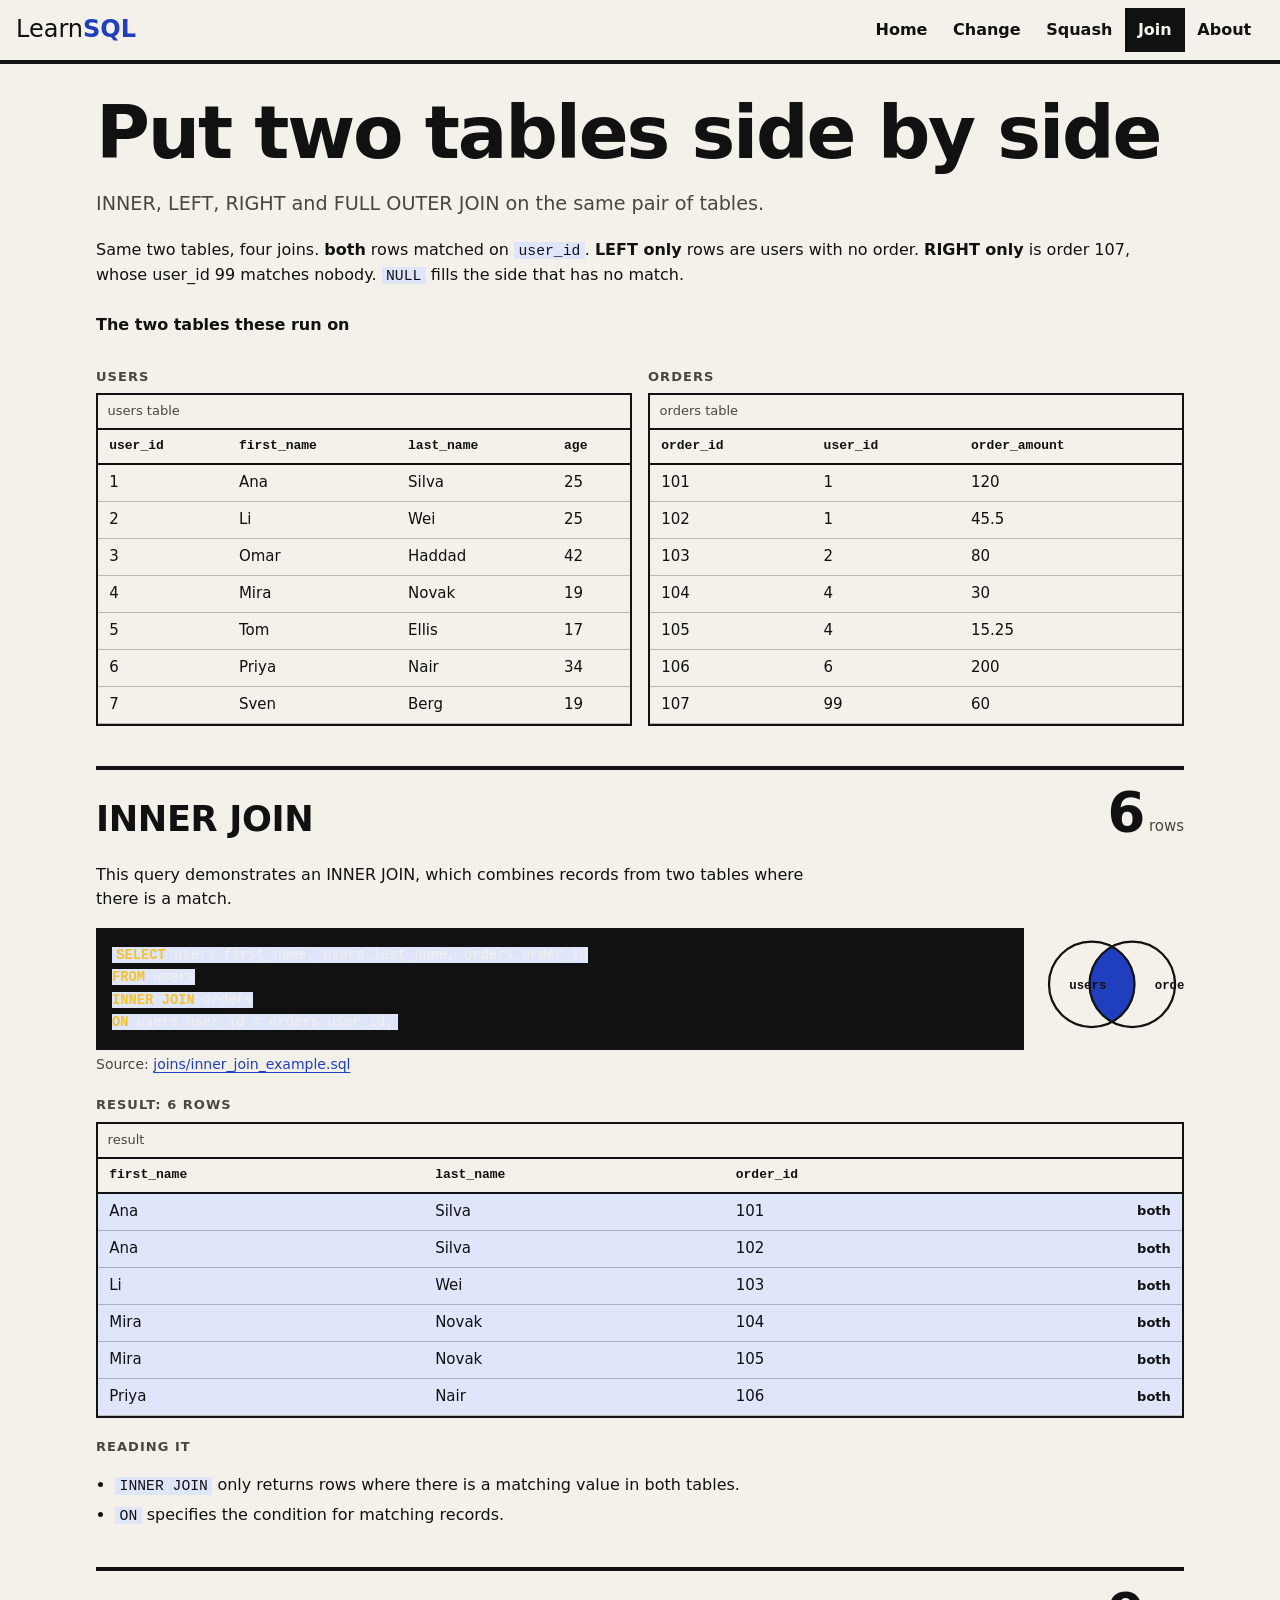
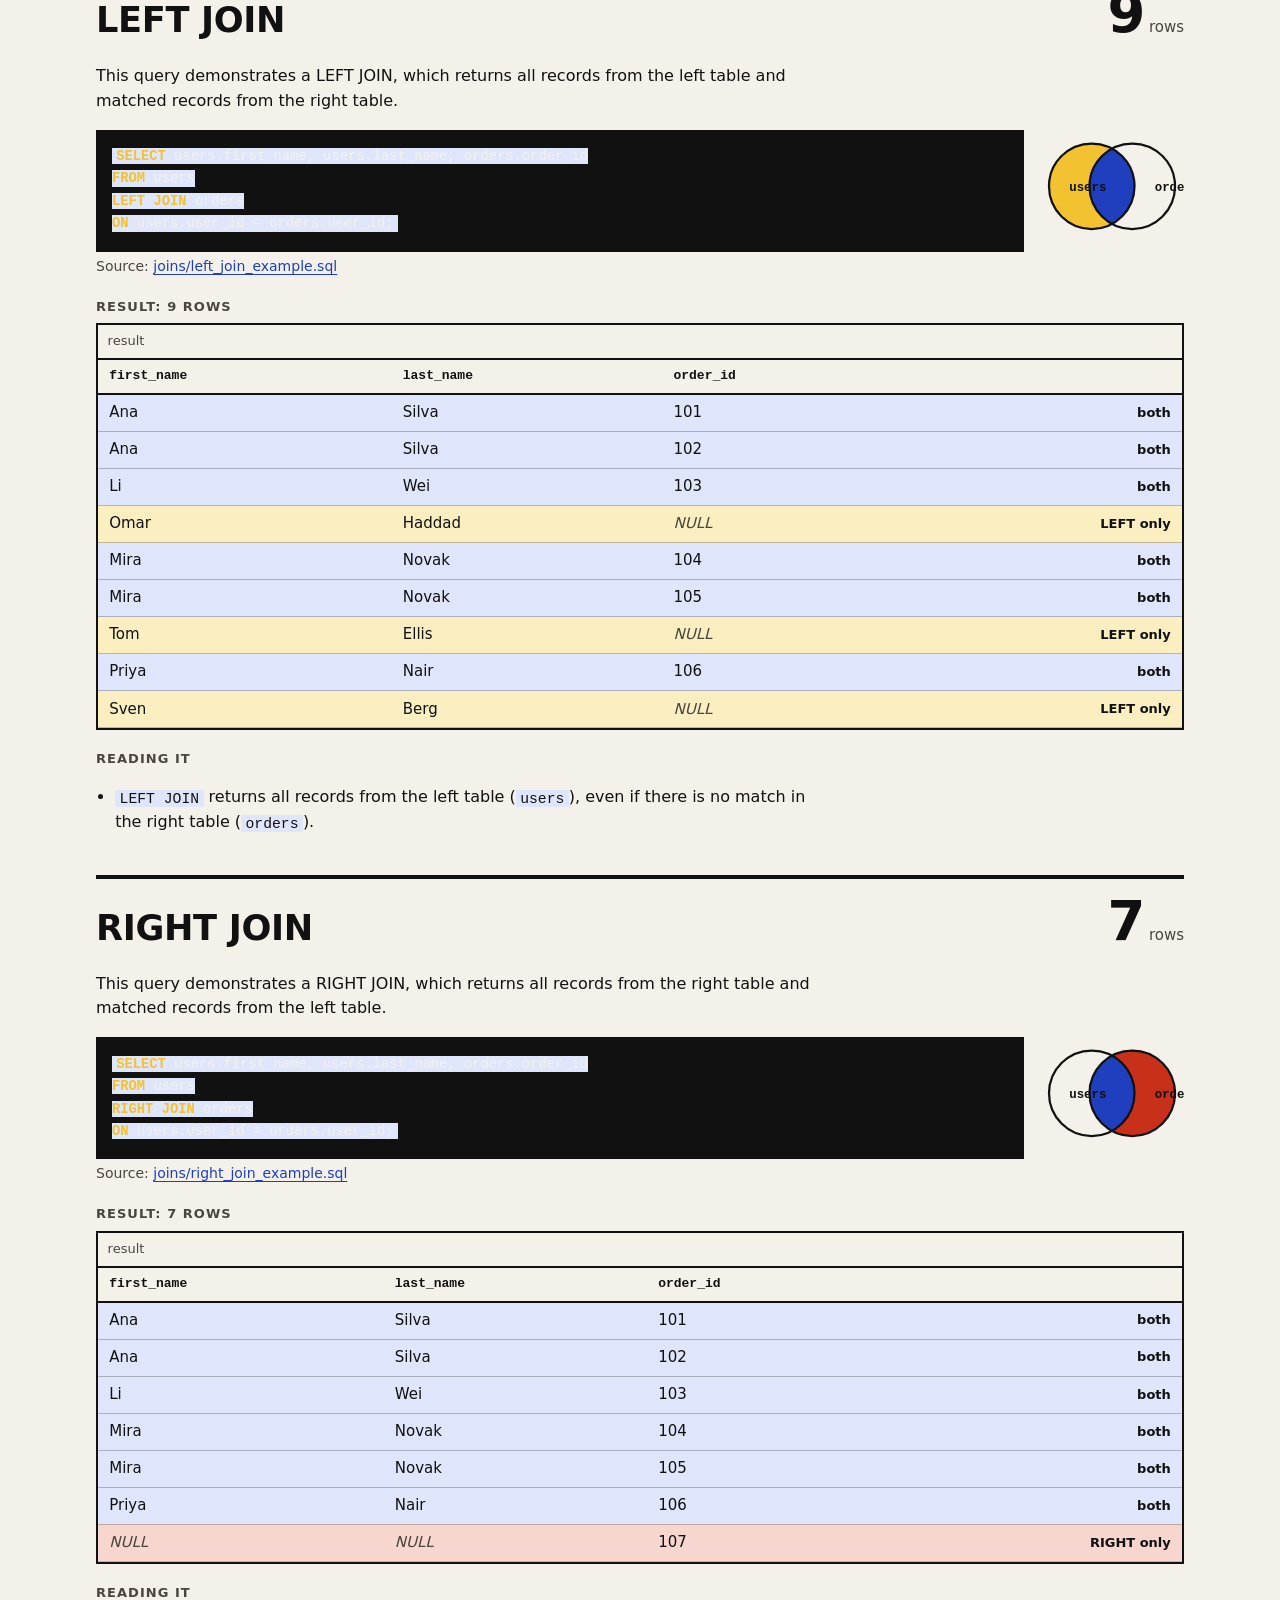
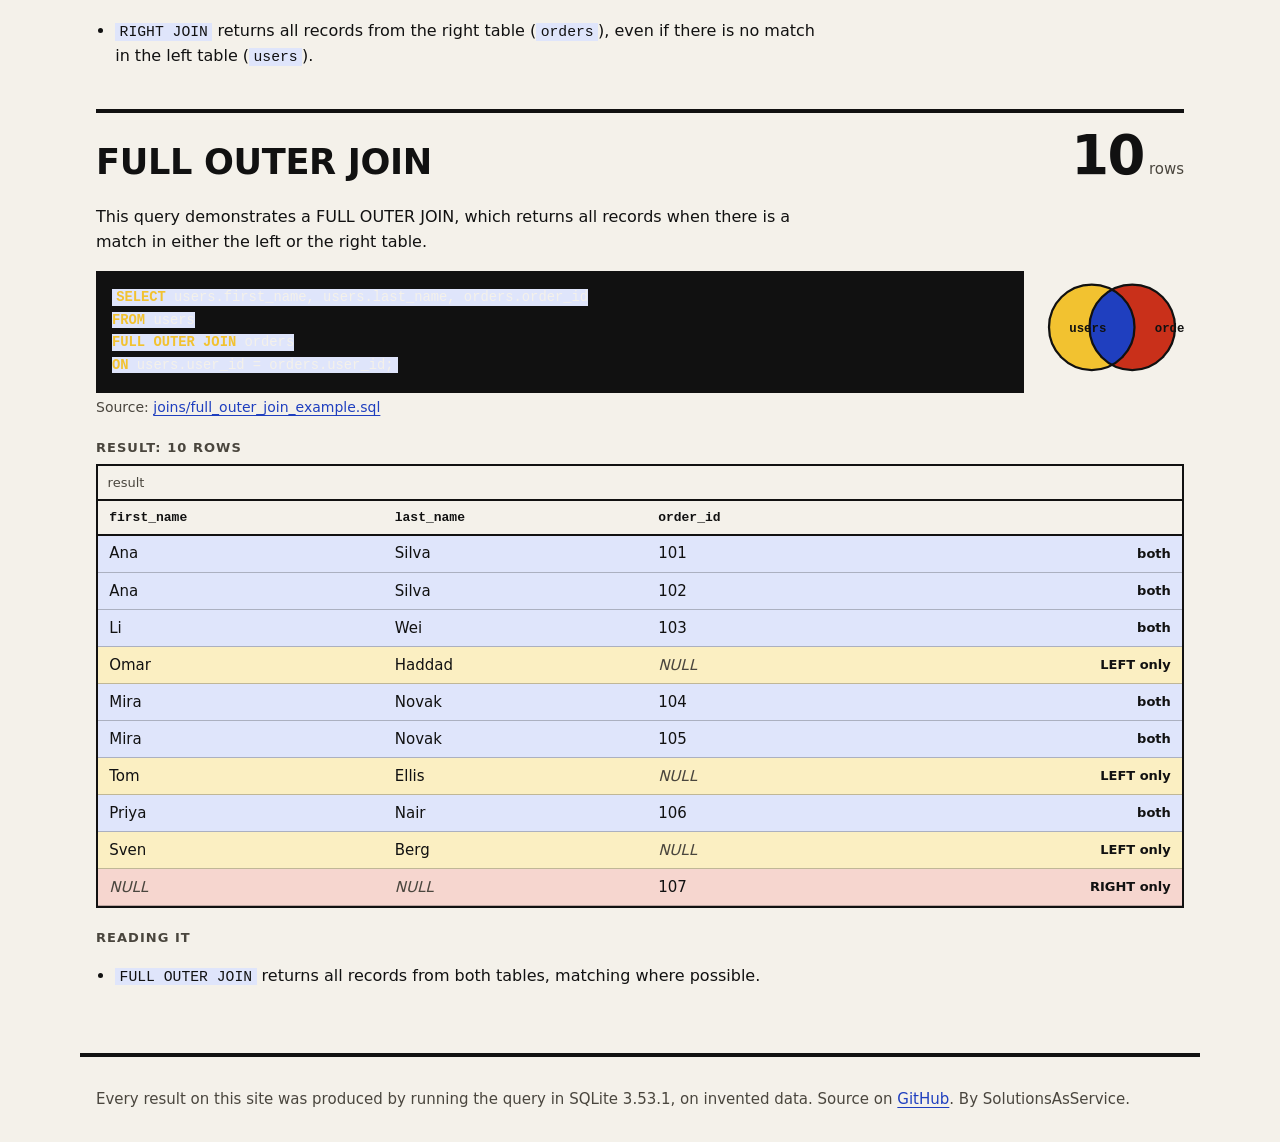
==== site/joins.html @ 7f8f5740 "Rebuild LearnSQL as a static site where every query is run A build executes the eleven .sql files in" ====
<!doctype html>
<html lang="en"><head><meta charset="utf-8"><meta name="viewport" content="width=device-width, initial-scale=1">
<title>Put two tables side by side: LearnSQL</title><meta name="description" content="INNER, LEFT, RIGHT and FULL OUTER JOIN on the same pair of tables. Every result is the real output of the query.">
<link rel="canonical" href="https://learnsql.shadw.app/joins"><link rel="icon" href="favicon.svg" type="image/svg+xml">
<meta property="og:title" content="Put two tables side by side: LearnSQL"><meta property="og:description" content="INNER, LEFT, RIGHT and FULL OUTER JOIN on the same pair of tables. Every result is the real output of the query.">
<meta property="og:type" content="website"><meta property="og:url" content="https://learnsql.shadw.app/joins">
<link rel="stylesheet" href="style.css"></head>
<body><a class="skip" href="#main">Skip to content</a>
<header class="top"><a class="brand" href="index.html">Learn<b>SQL</b></a><nav aria-label="Pages"><a href="index.html">Home</a><a href="basic.html">Change</a><a href="aggregates.html">Squash</a><a href="joins.html" aria-current=page>Join</a><a href="about.html">About</a></nav></header>
<main id="main"><h1>Put two tables side by side</h1><p class="lede">INNER, LEFT, RIGHT and FULL OUTER JOIN on the same pair of tables.</p><p>Same two tables, four joins. <b>both</b> rows matched on <code>user_id</code>. <b>LEFT only</b> rows are users with no order. <b>RIGHT only</b> is order 107, whose user_id 99 matches nobody. <code>NULL</code> fills the side that has no match.</p><details class="data" open><summary>The two tables these run on</summary><div class="ba2"><div><h3>users</h3><div class="tw" tabindex="0" role="region" aria-label="users table"><table class=""><caption>users table</caption><thead><tr><th scope="col">user_id</th><th scope="col">first_name</th><th scope="col">last_name</th><th scope="col">age</th></tr></thead><tbody><tr class=""><td>1</td><td>Ana</td><td>Silva</td><td>25</td></tr><tr class=""><td>2</td><td>Li</td><td>Wei</td><td>25</td></tr><tr class=""><td>3</td><td>Omar</td><td>Haddad</td><td>42</td></tr><tr class=""><td>4</td><td>Mira</td><td>Novak</td><td>19</td></tr><tr class=""><td>5</td><td>Tom</td><td>Ellis</td><td>17</td></tr><tr class=""><td>6</td><td>Priya</td><td>Nair</td><td>34</td></tr><tr class=""><td>7</td><td>Sven</td><td>Berg</td><td>19</td></tr></tbody></table></div></div><div><h3>orders</h3><div class="tw" tabindex="0" role="region" aria-label="orders table"><table class=""><caption>orders table</caption><thead><tr><th scope="col">order_id</th><th scope="col">user_id</th><th scope="col">order_amount</th></tr></thead><tbody><tr class=""><td>101</td><td>1</td><td>120</td></tr><tr class=""><td>102</td><td>1</td><td>45.5</td></tr><tr class=""><td>103</td><td>2</td><td>80</td></tr><tr class=""><td>104</td><td>4</td><td>30</td></tr><tr class=""><td>105</td><td>4</td><td>15.25</td></tr><tr class=""><td>106</td><td>6</td><td>200</td></tr><tr class=""><td>107</td><td>99</td><td>60</td></tr></tbody></table></div></div></div></details><section class="ex" id="inner_join_example"><header><h2>INNER JOIN</h2><p class="fig"><b>6</b> <span>rows</span></p></header><p class="intro">This query demonstrates an INNER JOIN, which combines records from two tables where there is a match.</p><svg class="venn" viewBox="0 0 128 100" role="img" aria-label="Venn diagram: only the overlap"><clipPath id="c-inner"><circle cx="82" cy="50" r="38"/></clipPath><circle cx="46" cy="50" r="38" clip-path="url(#c-inner)" class="fb"/><circle cx="46" cy="50" r="38" class="ol"/><circle cx="82" cy="50" r="38" class="ol"/><text x="26" y="54" class="vt">users</text><text x="102" y="54" class="vt">orders</text></svg><pre class="sql"><code><b>SELECT</b> users.first_name, users.last_name, orders.order_id
<b>FROM</b> users
<b>INNER JOIN</b> orders
<b>ON</b> users.user_id = orders.user_id;</code></pre><p class="src">Source: <a href="https://github.com/SolutionsAsService/LearnSQL/blob/main/joins/inner_join_example.sql">joins/inner_join_example.sql</a></p><h3>Result: 6 rows</h3><div class="tw" tabindex="0" role="region" aria-label="result"><table class="res"><caption>result</caption><thead><tr><th scope="col">first_name</th><th scope="col">last_name</th><th scope="col">order_id</th><th scope="col" class="tag"><span class="sr">row</span></th></tr></thead><tbody><tr class="matched"><td>Ana</td><td>Silva</td><td>101</td><td class="tag">both</td></tr><tr class="matched"><td>Ana</td><td>Silva</td><td>102</td><td class="tag">both</td></tr><tr class="matched"><td>Li</td><td>Wei</td><td>103</td><td class="tag">both</td></tr><tr class="matched"><td>Mira</td><td>Novak</td><td>104</td><td class="tag">both</td></tr><tr class="matched"><td>Mira</td><td>Novak</td><td>105</td><td class="tag">both</td></tr><tr class="matched"><td>Priya</td><td>Nair</td><td>106</td><td class="tag">both</td></tr></tbody></table></div><h3>Reading it</h3><ul class="notes"><li><code>INNER JOIN</code> only returns rows where there is a matching value in both tables.</li><li><code>ON</code> specifies the condition for matching records.</li></ul></section><section class="ex" id="left_join_example"><header><h2>LEFT JOIN</h2><p class="fig"><b>9</b> <span>rows</span></p></header><p class="intro">This query demonstrates a LEFT JOIN, which returns all records from the left table and matched records from the right table.</p><svg class="venn" viewBox="0 0 128 100" role="img" aria-label="Venn diagram: all of users"><clipPath id="c-left"><circle cx="82" cy="50" r="38"/></clipPath><circle cx="46" cy="50" r="38" class="fl"/><circle cx="46" cy="50" r="38" clip-path="url(#c-left)" class="fb"/><circle cx="46" cy="50" r="38" class="ol"/><circle cx="82" cy="50" r="38" class="ol"/><text x="26" y="54" class="vt">users</text><text x="102" y="54" class="vt">orders</text></svg><pre class="sql"><code><b>SELECT</b> users.first_name, users.last_name, orders.order_id
<b>FROM</b> users
<b>LEFT JOIN</b> orders
<b>ON</b> users.user_id = orders.user_id;</code></pre><p class="src">Source: <a href="https://github.com/SolutionsAsService/LearnSQL/blob/main/joins/left_join_example.sql">joins/left_join_example.sql</a></p><h3>Result: 9 rows</h3><div class="tw" tabindex="0" role="region" aria-label="result"><table class="res"><caption>result</caption><thead><tr><th scope="col">first_name</th><th scope="col">last_name</th><th scope="col">order_id</th><th scope="col" class="tag"><span class="sr">row</span></th></tr></thead><tbody><tr class="matched"><td>Ana</td><td>Silva</td><td>101</td><td class="tag">both</td></tr><tr class="matched"><td>Ana</td><td>Silva</td><td>102</td><td class="tag">both</td></tr><tr class="matched"><td>Li</td><td>Wei</td><td>103</td><td class="tag">both</td></tr><tr class="only-left"><td>Omar</td><td>Haddad</td><td class="null">NULL</td><td class="tag">LEFT only</td></tr><tr class="matched"><td>Mira</td><td>Novak</td><td>104</td><td class="tag">both</td></tr><tr class="matched"><td>Mira</td><td>Novak</td><td>105</td><td class="tag">both</td></tr><tr class="only-left"><td>Tom</td><td>Ellis</td><td class="null">NULL</td><td class="tag">LEFT only</td></tr><tr class="matched"><td>Priya</td><td>Nair</td><td>106</td><td class="tag">both</td></tr><tr class="only-left"><td>Sven</td><td>Berg</td><td class="null">NULL</td><td class="tag">LEFT only</td></tr></tbody></table></div><h3>Reading it</h3><ul class="notes"><li><code>LEFT JOIN</code> returns all records from the left table (<code>users</code>), even if there is no match in the right table (<code>orders</code>).</li></ul></section><section class="ex" id="right_join_example"><header><h2>RIGHT JOIN</h2><p class="fig"><b>7</b> <span>rows</span></p></header><p class="intro">This query demonstrates a RIGHT JOIN, which returns all records from the right table and matched records from the left table.</p><svg class="venn" viewBox="0 0 128 100" role="img" aria-label="Venn diagram: all of orders"><clipPath id="c-right"><circle cx="82" cy="50" r="38"/></clipPath><circle cx="82" cy="50" r="38" class="fr"/><circle cx="46" cy="50" r="38" clip-path="url(#c-right)" class="fb"/><circle cx="46" cy="50" r="38" class="ol"/><circle cx="82" cy="50" r="38" class="ol"/><text x="26" y="54" class="vt">users</text><text x="102" y="54" class="vt">orders</text></svg><pre class="sql"><code><b>SELECT</b> users.first_name, users.last_name, orders.order_id
<b>FROM</b> users
<b>RIGHT JOIN</b> orders
<b>ON</b> users.user_id = orders.user_id;</code></pre><p class="src">Source: <a href="https://github.com/SolutionsAsService/LearnSQL/blob/main/joins/right_join_example.sql">joins/right_join_example.sql</a></p><h3>Result: 7 rows</h3><div class="tw" tabindex="0" role="region" aria-label="result"><table class="res"><caption>result</caption><thead><tr><th scope="col">first_name</th><th scope="col">last_name</th><th scope="col">order_id</th><th scope="col" class="tag"><span class="sr">row</span></th></tr></thead><tbody><tr class="matched"><td>Ana</td><td>Silva</td><td>101</td><td class="tag">both</td></tr><tr class="matched"><td>Ana</td><td>Silva</td><td>102</td><td class="tag">both</td></tr><tr class="matched"><td>Li</td><td>Wei</td><td>103</td><td class="tag">both</td></tr><tr class="matched"><td>Mira</td><td>Novak</td><td>104</td><td class="tag">both</td></tr><tr class="matched"><td>Mira</td><td>Novak</td><td>105</td><td class="tag">both</td></tr><tr class="matched"><td>Priya</td><td>Nair</td><td>106</td><td class="tag">both</td></tr><tr class="only-right"><td class="null">NULL</td><td class="null">NULL</td><td>107</td><td class="tag">RIGHT only</td></tr></tbody></table></div><h3>Reading it</h3><ul class="notes"><li><code>RIGHT JOIN</code> returns all records from the right table (<code>orders</code>), even if there is no match in the left table (<code>users</code>).</li></ul></section><section class="ex" id="full_outer_join_example"><header><h2>FULL OUTER JOIN</h2><p class="fig"><b>10</b> <span>rows</span></p></header><p class="intro">This query demonstrates a FULL OUTER JOIN, which returns all records when there is a match in either the left or the right table.</p><svg class="venn" viewBox="0 0 128 100" role="img" aria-label="Venn diagram: everything"><clipPath id="c-full"><circle cx="82" cy="50" r="38"/></clipPath><circle cx="46" cy="50" r="38" class="fl"/><circle cx="82" cy="50" r="38" class="fr"/><circle cx="46" cy="50" r="38" clip-path="url(#c-full)" class="fb"/><circle cx="46" cy="50" r="38" class="ol"/><circle cx="82" cy="50" r="38" class="ol"/><text x="26" y="54" class="vt">users</text><text x="102" y="54" class="vt">orders</text></svg><pre class="sql"><code><b>SELECT</b> users.first_name, users.last_name, orders.order_id
<b>FROM</b> users
<b>FULL OUTER JOIN</b> orders
<b>ON</b> users.user_id = orders.user_id;</code></pre><p class="src">Source: <a href="https://github.com/SolutionsAsService/LearnSQL/blob/main/joins/full_outer_join_example.sql">joins/full_outer_join_example.sql</a></p><h3>Result: 10 rows</h3><div class="tw" tabindex="0" role="region" aria-label="result"><table class="res"><caption>result</caption><thead><tr><th scope="col">first_name</th><th scope="col">last_name</th><th scope="col">order_id</th><th scope="col" class="tag"><span class="sr">row</span></th></tr></thead><tbody><tr class="matched"><td>Ana</td><td>Silva</td><td>101</td><td class="tag">both</td></tr><tr class="matched"><td>Ana</td><td>Silva</td><td>102</td><td class="tag">both</td></tr><tr class="matched"><td>Li</td><td>Wei</td><td>103</td><td class="tag">both</td></tr><tr class="only-left"><td>Omar</td><td>Haddad</td><td class="null">NULL</td><td class="tag">LEFT only</td></tr><tr class="matched"><td>Mira</td><td>Novak</td><td>104</td><td class="tag">both</td></tr><tr class="matched"><td>Mira</td><td>Novak</td><td>105</td><td class="tag">both</td></tr><tr class="only-left"><td>Tom</td><td>Ellis</td><td class="null">NULL</td><td class="tag">LEFT only</td></tr><tr class="matched"><td>Priya</td><td>Nair</td><td>106</td><td class="tag">both</td></tr><tr class="only-left"><td>Sven</td><td>Berg</td><td class="null">NULL</td><td class="tag">LEFT only</td></tr><tr class="only-right"><td class="null">NULL</td><td class="null">NULL</td><td>107</td><td class="tag">RIGHT only</td></tr></tbody></table></div><h3>Reading it</h3><ul class="notes"><li><code>FULL OUTER JOIN</code> returns all records from both tables, matching where possible.</li></ul></section></main>
<footer><p>Every result on this site was produced by running the query in SQLite 3.53.1, on invented data. Source on <a href="https://github.com/SolutionsAsService/LearnSQL">GitHub</a>. By SolutionsAsService.</p></footer>
</body></html>
---- site/style.css ----
:root{--ink:#111;--paper:#f4f1ea;--muted:#4a463e;--rule:#111;--blue:#1f3fbf;--yellow:#f2c230;--red:#c9301a;--tint-b:#dfe5fb;--tint-y:#fbefc2;--tint-r:#f6d6cf;--tint-g:#e3f0dc}
@media (prefers-color-scheme:dark){:root{--ink:#f4f1ea;--paper:#15140f;--muted:#c9c4b8;--rule:#f4f1ea;--blue:#8da2ff;--yellow:#f2c230;--red:#ff8a73;--tint-b:#1d2547;--tint-y:#3a3114;--tint-r:#46201a;--tint-g:#1f3319}}
*{box-sizing:border-box}
html{font-size:100%;-webkit-text-size-adjust:100%}
body{margin:0;background:var(--paper);color:var(--ink);font:1rem/1.55 system-ui,-apple-system,"Segoe UI",Roboto,sans-serif}
a{color:var(--blue);text-underline-offset:.2em}
code,pre,.tile .nm,th{font-family:ui-monospace,"SF Mono",Menlo,Consolas,monospace}
code{background:var(--tint-b);padding:.05em .3em;font-size:.92em}
.skip{position:absolute;left:-999px}.skip:focus{left:8px;top:8px;background:var(--paper);padding:.5rem;z-index:9}
.sr{position:absolute;width:1px;height:1px;overflow:hidden;clip:rect(0 0 0 0)}
.top{display:flex;flex-wrap:wrap;align-items:center;justify-content:space-between;gap:.25rem 1rem;padding:.5rem 1rem;border-bottom:4px solid var(--rule)}
.brand{font-weight:400;font-size:1.5rem;color:var(--ink);text-decoration:none;min-height:44px;display:inline-flex;align-items:center}.brand b{color:var(--blue)}
nav{display:flex;flex-wrap:wrap}nav a{min-height:44px;min-width:44px;display:inline-flex;align-items:center;justify-content:center;padding:0 .8rem;color:var(--ink);text-decoration:none;font-weight:600}
nav a[aria-current]{background:var(--ink);color:var(--paper)}nav a:hover{text-decoration:underline}
main{max-width:70rem;margin:0 auto;padding:1.5rem 1rem 3rem}
h1{font-size:clamp(2.2rem,8vw,4.6rem);line-height:1;letter-spacing:-.03em;margin:.5rem 0 1rem}
h1 em{font-style:normal;background:var(--yellow);color:#111;padding:0 .12em}
h2{font-size:clamp(1.5rem,4vw,2.2rem);margin:0;letter-spacing:-.01em}
h3{font-size:.8125rem;text-transform:uppercase;letter-spacing:.08em;margin:1.2rem 0 .4rem;color:var(--muted)}
.lede{font-size:1.2rem;max-width:42rem;color:var(--muted)}
.poster{display:grid;grid-template-columns:repeat(auto-fill,minmax(10.5rem,1fr));gap:0;border:4px solid var(--rule);margin:1.5rem 0}
.tile{display:flex;flex-direction:column;justify-content:space-between;min-height:11rem;padding:.8rem;border:2px solid var(--rule);margin:-2px 0 0 -2px;text-decoration:none;color:#111}
.tile .nm{font-size:.75rem;font-weight:700;letter-spacing:.04em}.tile .big{font-size:clamp(2.4rem,7vw,3.6rem);font-weight:800;line-height:1;letter-spacing:-.04em}.tile .un{font-size:.875rem}
.t-basic{background:var(--yellow)}.t-aggregates{background:#e9e4d6}.t-joins{background:#c3cdf7}
.tile:hover,.tile:focus-visible{outline:4px solid var(--red);outline-offset:-4px}
.start{margin-top:2rem}.topics{list-style:none;padding:0;margin:1rem 0;display:grid;gap:.75rem;grid-template-columns:repeat(auto-fit,minmax(15rem,1fr));counter-reset:t}
.topics li{counter-increment:t}.topics a{display:block;min-height:44px;border:2px solid var(--rule);padding:1rem;color:var(--ink);text-decoration:none}
.topics a::before{content:counter(t);display:block;font-size:2.4rem;font-weight:800;line-height:1}.topics a b{display:block;font-size:1.2rem}.topics a:hover{background:var(--tint-b)}
.ex{border-top:4px solid var(--rule);margin-top:2.5rem;padding-top:1rem}.ex>header{display:flex;flex-wrap:wrap;align-items:baseline;justify-content:space-between;gap:.5rem 1.5rem}
.fig{margin:0}.fig b{font-size:clamp(2.2rem,6vw,3.4rem);letter-spacing:-.03em;line-height:1}.fig span{font-size:.9375rem;color:var(--muted)}
.intro{max-width:46rem}
pre.sql{background:var(--ink);color:var(--paper);padding:1rem;overflow-x:auto;font-size:.9375rem;line-height:1.5;margin:1rem 0 .25rem}
pre.sql b{color:var(--yellow);font-weight:700}
.src{font-size:.875rem;color:var(--muted);margin:.25rem 0 0}
.tw{overflow-x:auto;border:2px solid var(--rule);background:var(--paper)}.tw:focus-visible{outline:3px solid var(--blue)}
table{border-collapse:collapse;width:100%;font-size:.9375rem}caption{text-align:left;padding:.4rem .6rem;font-size:.8125rem;color:var(--muted);border-bottom:2px solid var(--rule)}
th,td{padding:.4rem .7rem;text-align:left;white-space:nowrap;border-bottom:1px solid color-mix(in srgb,var(--rule) 25%,transparent)}th{font-size:.8125rem;border-bottom:2px solid var(--rule)}
td.null{color:var(--muted);font-style:italic}td.tag{font-size:.8125rem;font-weight:700;text-align:right}
tr.matched{background:var(--tint-b)}tr.only-left{background:var(--tint-y)}tr.only-right{background:var(--tint-r)}
tr.new{background:var(--tint-g)}tr.changed{background:var(--tint-y)}tr.gone{background:var(--tint-r);text-decoration:line-through}tr.gone td.tag{text-decoration:none}
.ba2{display:grid;gap:1rem;grid-template-columns:repeat(auto-fit,minmax(min(100%,19rem),1fr))}
.venn{float:right;width:9rem;height:auto;margin:0 0 .5rem 1rem}.venn .ol{fill:none;stroke:var(--ink);stroke-width:2}
.venn .fl{fill:var(--yellow)}.venn .fr{fill:var(--red)}.venn .fb{fill:var(--blue)}.venn .vt{font:700 11px ui-monospace,monospace;fill:var(--ink)}
.notes{padding-left:1.2rem;max-width:46rem}.notes li{margin:.3rem 0}
details.data{margin:1rem 0}summary{cursor:pointer;min-height:44px;display:flex;align-items:center;font-weight:700}
.next{margin:3rem 0 0;font-size:1.2rem}.next a{display:inline-flex;min-height:44px;align-items:center}
footer{border-top:4px solid var(--rule);padding:1rem;max-width:70rem;margin:0 auto;font-size:.9375rem;color:var(--muted)}
@media (max-width:30rem){.venn{float:none;display:block;margin:.5rem 0}}
@media (prefers-reduced-motion:no-preference){.tile{transition:transform .12s}.tile:hover{transform:translateY(-2px)}}

.tile.long .big{font-size:clamp(1.9rem,5.2vw,2.5rem);letter-spacing:-.03em}.t-about{background:var(--ink);color:var(--paper)}
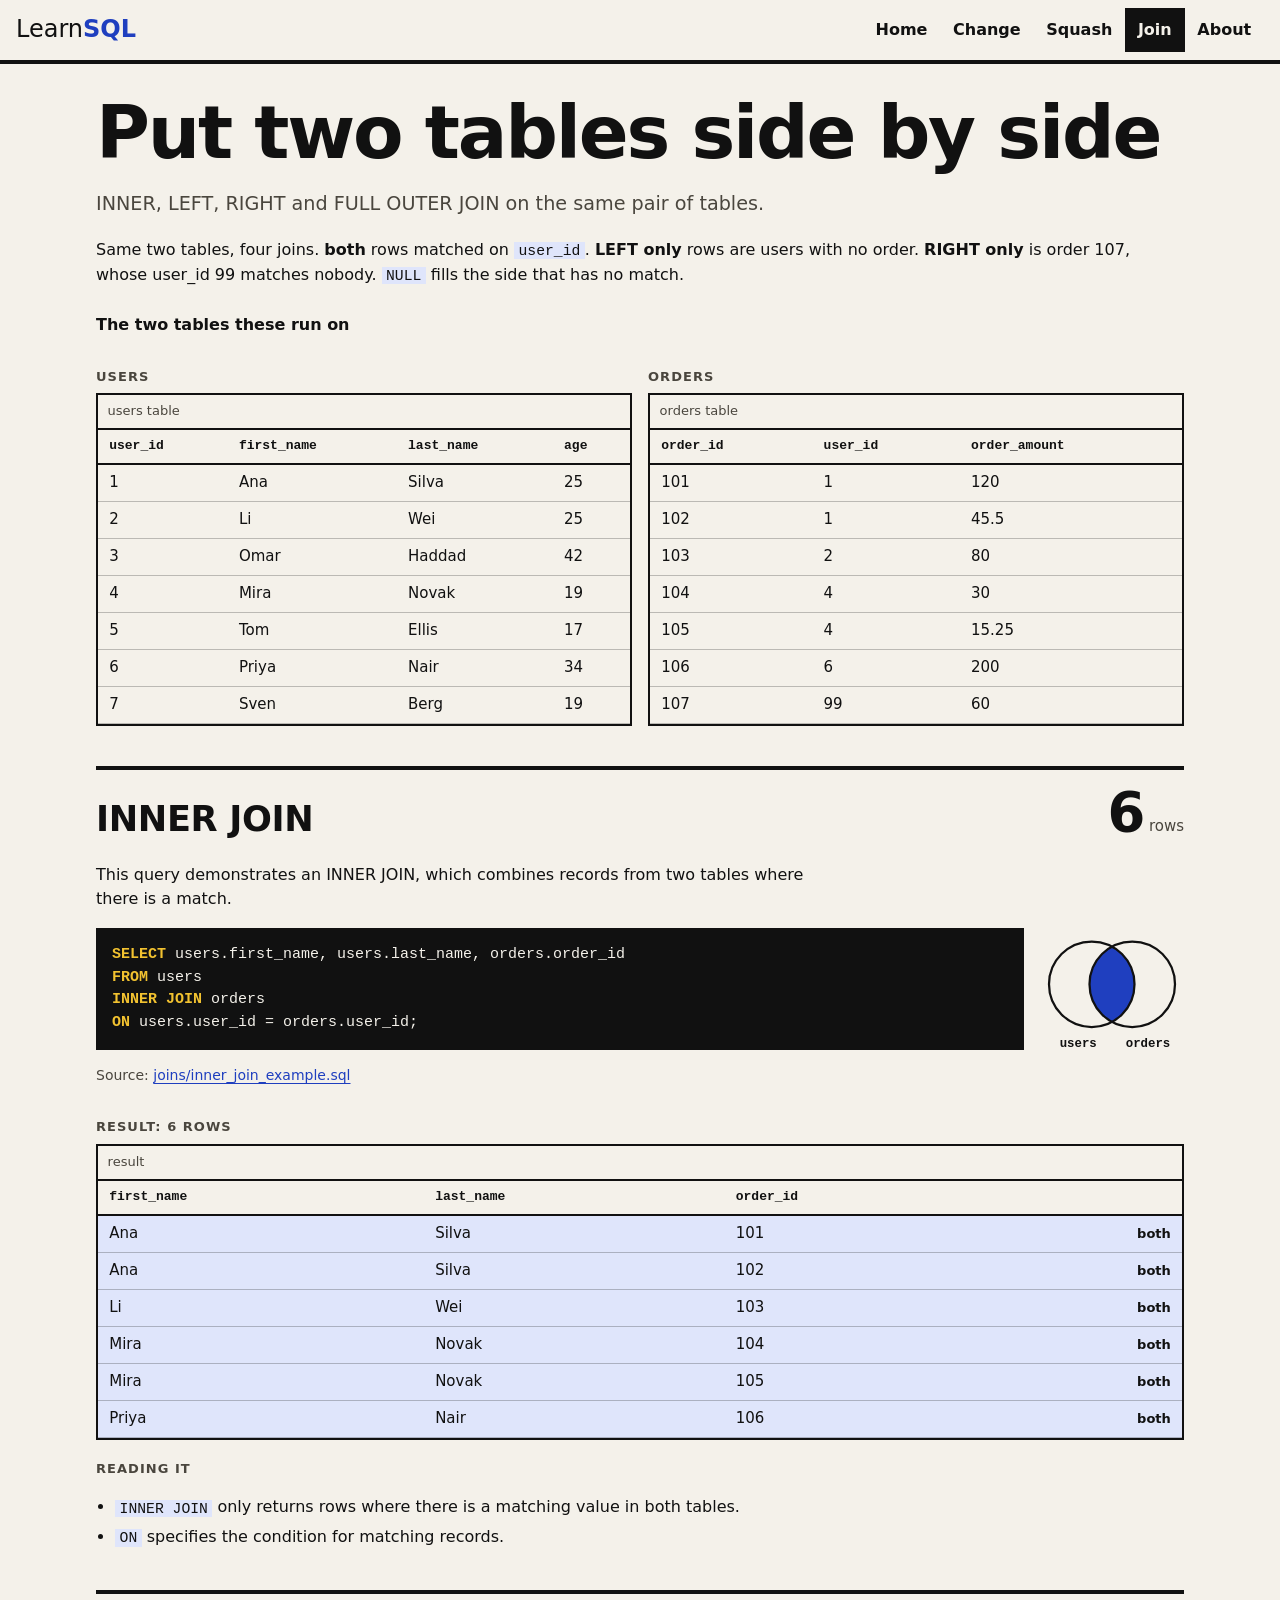
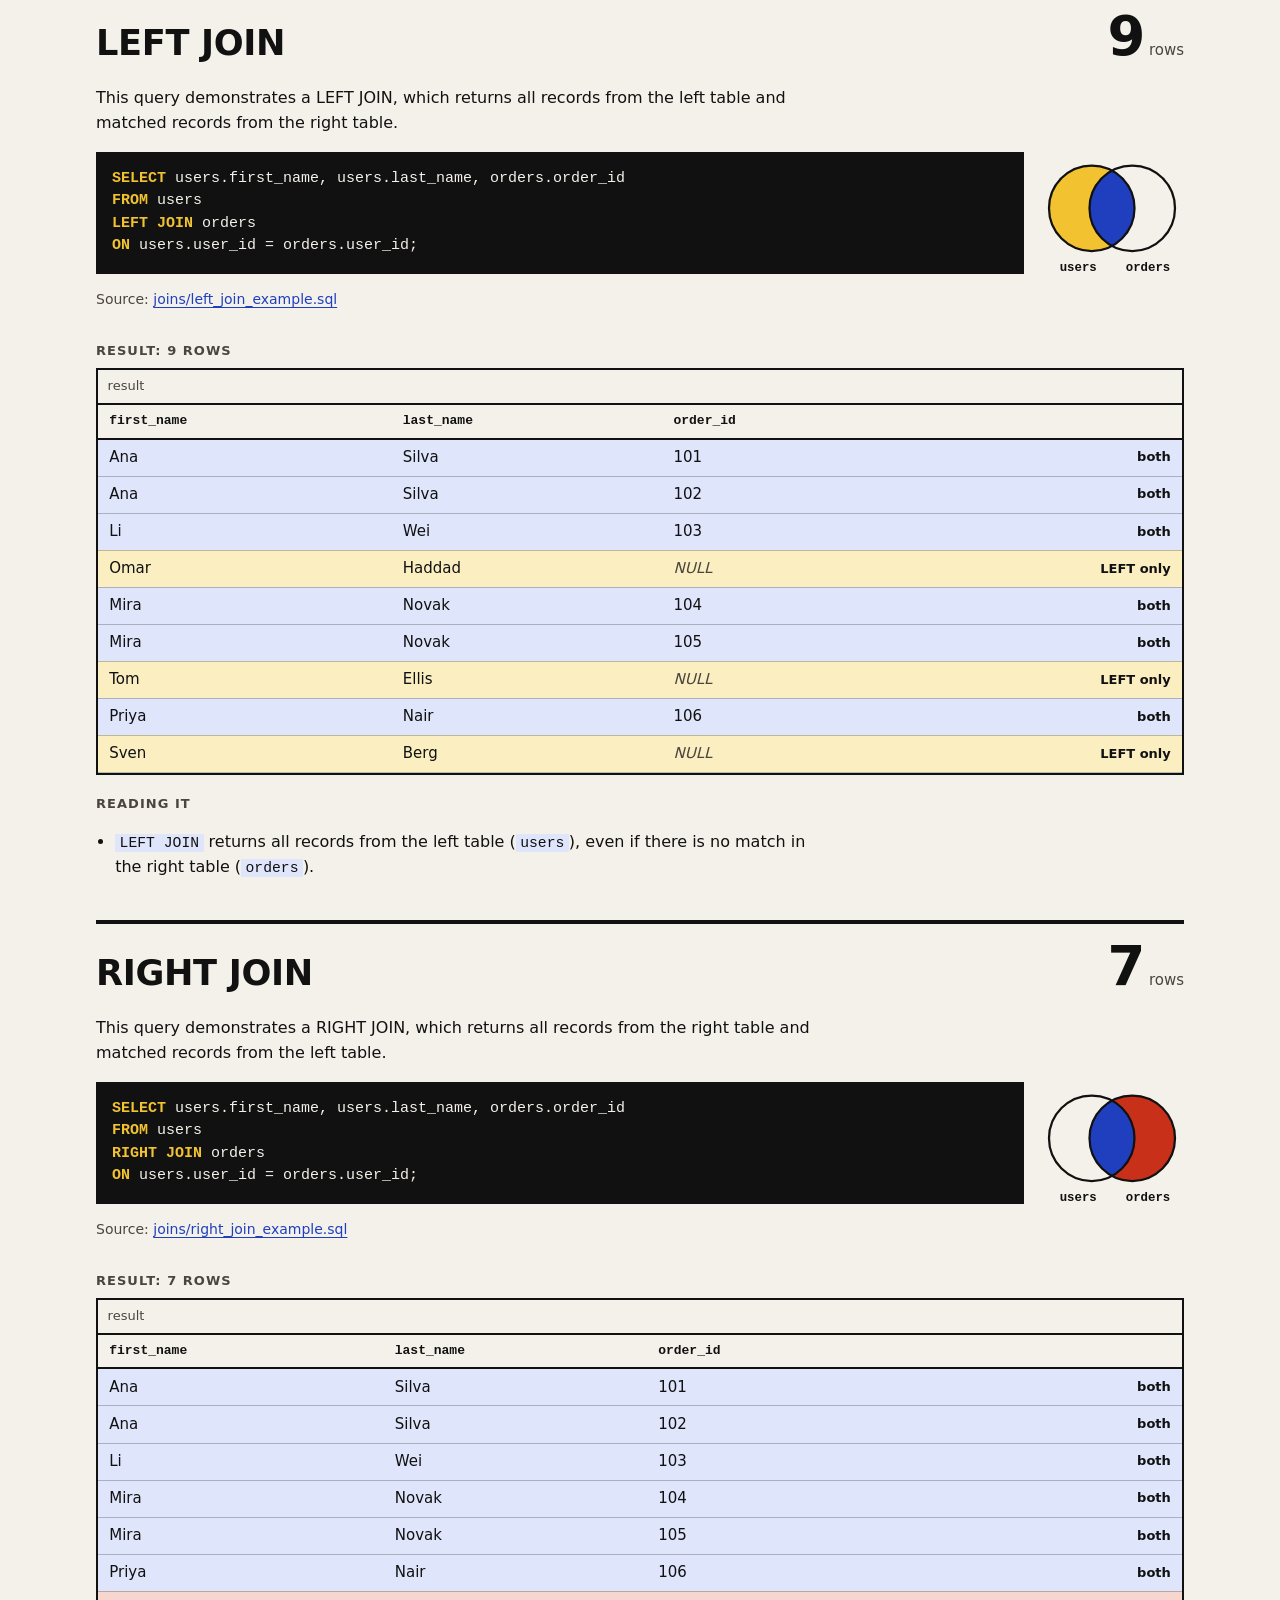
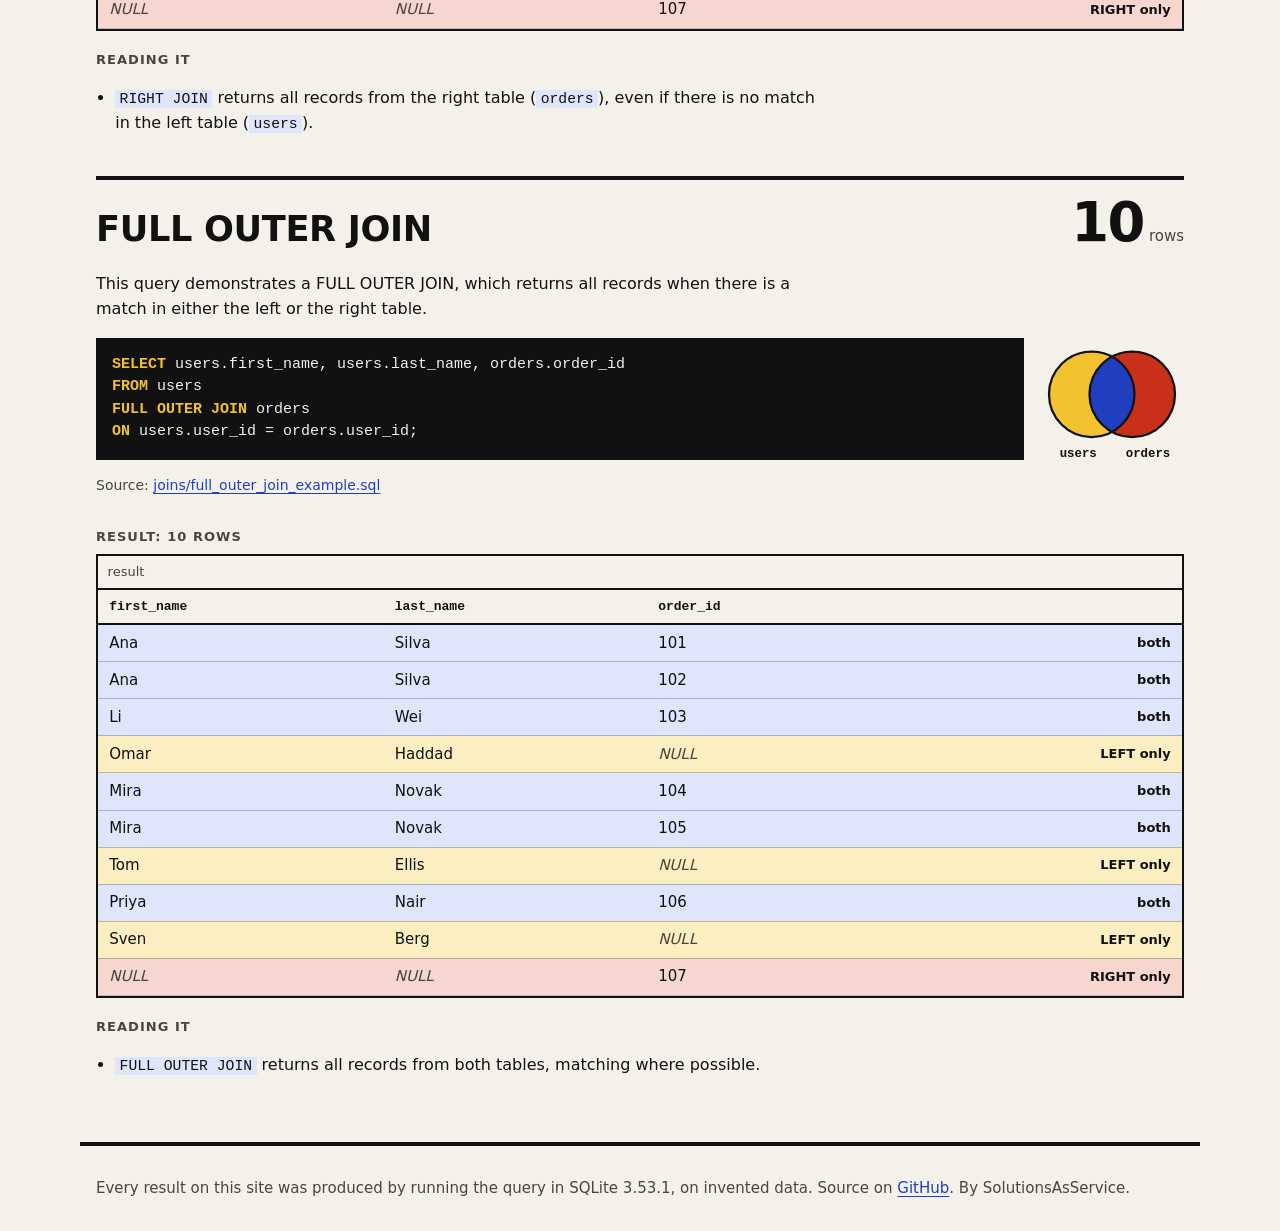
==== commit e2e170cb: "Fix SQL block contrast and source-link targets; spaced Venn labels; DADA-Lite log with A grade Co-Au" ====
--- a/site/joins.html
+++ b/site/joins.html
@@ -7,16 +7,16 @@
 <link rel="stylesheet" href="style.css"></head>
 <body><a class="skip" href="#main">Skip to content</a>
 <header class="top"><a class="brand" href="index.html">Learn<b>SQL</b></a><nav aria-label="Pages"><a href="index.html">Home</a><a href="basic.html">Change</a><a href="aggregates.html">Squash</a><a href="joins.html" aria-current=page>Join</a><a href="about.html">About</a></nav></header>
-<main id="main"><h1>Put two tables side by side</h1><p class="lede">INNER, LEFT, RIGHT and FULL OUTER JOIN on the same pair of tables.</p><p>Same two tables, four joins. <b>both</b> rows matched on <code>user_id</code>. <b>LEFT only</b> rows are users with no order. <b>RIGHT only</b> is order 107, whose user_id 99 matches nobody. <code>NULL</code> fills the side that has no match.</p><details class="data" open><summary>The two tables these run on</summary><div class="ba2"><div><h3>users</h3><div class="tw" tabindex="0" role="region" aria-label="users table"><table class=""><caption>users table</caption><thead><tr><th scope="col">user_id</th><th scope="col">first_name</th><th scope="col">last_name</th><th scope="col">age</th></tr></thead><tbody><tr class=""><td>1</td><td>Ana</td><td>Silva</td><td>25</td></tr><tr class=""><td>2</td><td>Li</td><td>Wei</td><td>25</td></tr><tr class=""><td>3</td><td>Omar</td><td>Haddad</td><td>42</td></tr><tr class=""><td>4</td><td>Mira</td><td>Novak</td><td>19</td></tr><tr class=""><td>5</td><td>Tom</td><td>Ellis</td><td>17</td></tr><tr class=""><td>6</td><td>Priya</td><td>Nair</td><td>34</td></tr><tr class=""><td>7</td><td>Sven</td><td>Berg</td><td>19</td></tr></tbody></table></div></div><div><h3>orders</h3><div class="tw" tabindex="0" role="region" aria-label="orders table"><table class=""><caption>orders table</caption><thead><tr><th scope="col">order_id</th><th scope="col">user_id</th><th scope="col">order_amount</th></tr></thead><tbody><tr class=""><td>101</td><td>1</td><td>120</td></tr><tr class=""><td>102</td><td>1</td><td>45.5</td></tr><tr class=""><td>103</td><td>2</td><td>80</td></tr><tr class=""><td>104</td><td>4</td><td>30</td></tr><tr class=""><td>105</td><td>4</td><td>15.25</td></tr><tr class=""><td>106</td><td>6</td><td>200</td></tr><tr class=""><td>107</td><td>99</td><td>60</td></tr></tbody></table></div></div></div></details><section class="ex" id="inner_join_example"><header><h2>INNER JOIN</h2><p class="fig"><b>6</b> <span>rows</span></p></header><p class="intro">This query demonstrates an INNER JOIN, which combines records from two tables where there is a match.</p><svg class="venn" viewBox="0 0 128 100" role="img" aria-label="Venn diagram: only the overlap"><clipPath id="c-inner"><circle cx="82" cy="50" r="38"/></clipPath><circle cx="46" cy="50" r="38" clip-path="url(#c-inner)" class="fb"/><circle cx="46" cy="50" r="38" class="ol"/><circle cx="82" cy="50" r="38" class="ol"/><text x="26" y="54" class="vt">users</text><text x="102" y="54" class="vt">orders</text></svg><pre class="sql"><code><b>SELECT</b> users.first_name, users.last_name, orders.order_id
+<main id="main"><h1>Put two tables side by side</h1><p class="lede">INNER, LEFT, RIGHT and FULL OUTER JOIN on the same pair of tables.</p><p>Same two tables, four joins. <b>both</b> rows matched on <code>user_id</code>. <b>LEFT only</b> rows are users with no order. <b>RIGHT only</b> is order 107, whose user_id 99 matches nobody. <code>NULL</code> fills the side that has no match.</p><details class="data" open><summary>The two tables these run on</summary><div class="ba2"><div><h3>users</h3><div class="tw" tabindex="0" role="region" aria-label="users table"><table class=""><caption>users table</caption><thead><tr><th scope="col">user_id</th><th scope="col">first_name</th><th scope="col">last_name</th><th scope="col">age</th></tr></thead><tbody><tr class=""><td>1</td><td>Ana</td><td>Silva</td><td>25</td></tr><tr class=""><td>2</td><td>Li</td><td>Wei</td><td>25</td></tr><tr class=""><td>3</td><td>Omar</td><td>Haddad</td><td>42</td></tr><tr class=""><td>4</td><td>Mira</td><td>Novak</td><td>19</td></tr><tr class=""><td>5</td><td>Tom</td><td>Ellis</td><td>17</td></tr><tr class=""><td>6</td><td>Priya</td><td>Nair</td><td>34</td></tr><tr class=""><td>7</td><td>Sven</td><td>Berg</td><td>19</td></tr></tbody></table></div></div><div><h3>orders</h3><div class="tw" tabindex="0" role="region" aria-label="orders table"><table class=""><caption>orders table</caption><thead><tr><th scope="col">order_id</th><th scope="col">user_id</th><th scope="col">order_amount</th></tr></thead><tbody><tr class=""><td>101</td><td>1</td><td>120</td></tr><tr class=""><td>102</td><td>1</td><td>45.5</td></tr><tr class=""><td>103</td><td>2</td><td>80</td></tr><tr class=""><td>104</td><td>4</td><td>30</td></tr><tr class=""><td>105</td><td>4</td><td>15.25</td></tr><tr class=""><td>106</td><td>6</td><td>200</td></tr><tr class=""><td>107</td><td>99</td><td>60</td></tr></tbody></table></div></div></div></details><section class="ex" id="inner_join_example"><header><h2>INNER JOIN</h2><p class="fig"><b>6</b> <span>rows</span></p></header><p class="intro">This query demonstrates an INNER JOIN, which combines records from two tables where there is a match.</p><svg class="venn" viewBox="0 0 128 112" role="img" aria-label="Venn diagram: only the overlap"><clipPath id="c-inner"><circle cx="82" cy="50" r="38"/></clipPath><circle cx="46" cy="50" r="38" clip-path="url(#c-inner)" class="fb"/><circle cx="46" cy="50" r="38" class="ol"/><circle cx="82" cy="50" r="38" class="ol"/><text x="34" y="106" text-anchor="middle" class="vt">users</text><text x="96" y="106" text-anchor="middle" class="vt">orders</text></svg><pre class="sql"><code><b>SELECT</b> users.first_name, users.last_name, orders.order_id
 <b>FROM</b> users
 <b>INNER JOIN</b> orders
-<b>ON</b> users.user_id = orders.user_id;</code></pre><p class="src">Source: <a href="https://github.com/SolutionsAsService/LearnSQL/blob/main/joins/inner_join_example.sql">joins/inner_join_example.sql</a></p><h3>Result: 6 rows</h3><div class="tw" tabindex="0" role="region" aria-label="result"><table class="res"><caption>result</caption><thead><tr><th scope="col">first_name</th><th scope="col">last_name</th><th scope="col">order_id</th><th scope="col" class="tag"><span class="sr">row</span></th></tr></thead><tbody><tr class="matched"><td>Ana</td><td>Silva</td><td>101</td><td class="tag">both</td></tr><tr class="matched"><td>Ana</td><td>Silva</td><td>102</td><td class="tag">both</td></tr><tr class="matched"><td>Li</td><td>Wei</td><td>103</td><td class="tag">both</td></tr><tr class="matched"><td>Mira</td><td>Novak</td><td>104</td><td class="tag">both</td></tr><tr class="matched"><td>Mira</td><td>Novak</td><td>105</td><td class="tag">both</td></tr><tr class="matched"><td>Priya</td><td>Nair</td><td>106</td><td class="tag">both</td></tr></tbody></table></div><h3>Reading it</h3><ul class="notes"><li><code>INNER JOIN</code> only returns rows where there is a matching value in both tables.</li><li><code>ON</code> specifies the condition for matching records.</li></ul></section><section class="ex" id="left_join_example"><header><h2>LEFT JOIN</h2><p class="fig"><b>9</b> <span>rows</span></p></header><p class="intro">This query demonstrates a LEFT JOIN, which returns all records from the left table and matched records from the right table.</p><svg class="venn" viewBox="0 0 128 100" role="img" aria-label="Venn diagram: all of users"><clipPath id="c-left"><circle cx="82" cy="50" r="38"/></clipPath><circle cx="46" cy="50" r="38" class="fl"/><circle cx="46" cy="50" r="38" clip-path="url(#c-left)" class="fb"/><circle cx="46" cy="50" r="38" class="ol"/><circle cx="82" cy="50" r="38" class="ol"/><text x="26" y="54" class="vt">users</text><text x="102" y="54" class="vt">orders</text></svg><pre class="sql"><code><b>SELECT</b> users.first_name, users.last_name, orders.order_id
+<b>ON</b> users.user_id = orders.user_id;</code></pre><p class="src">Source: <a href="https://github.com/SolutionsAsService/LearnSQL/blob/main/joins/inner_join_example.sql">joins/inner_join_example.sql</a></p><h3>Result: 6 rows</h3><div class="tw" tabindex="0" role="region" aria-label="result"><table class="res"><caption>result</caption><thead><tr><th scope="col">first_name</th><th scope="col">last_name</th><th scope="col">order_id</th><th scope="col" class="tag"><span class="sr">row</span></th></tr></thead><tbody><tr class="matched"><td>Ana</td><td>Silva</td><td>101</td><td class="tag">both</td></tr><tr class="matched"><td>Ana</td><td>Silva</td><td>102</td><td class="tag">both</td></tr><tr class="matched"><td>Li</td><td>Wei</td><td>103</td><td class="tag">both</td></tr><tr class="matched"><td>Mira</td><td>Novak</td><td>104</td><td class="tag">both</td></tr><tr class="matched"><td>Mira</td><td>Novak</td><td>105</td><td class="tag">both</td></tr><tr class="matched"><td>Priya</td><td>Nair</td><td>106</td><td class="tag">both</td></tr></tbody></table></div><h3>Reading it</h3><ul class="notes"><li><code>INNER JOIN</code> only returns rows where there is a matching value in both tables.</li><li><code>ON</code> specifies the condition for matching records.</li></ul></section><section class="ex" id="left_join_example"><header><h2>LEFT JOIN</h2><p class="fig"><b>9</b> <span>rows</span></p></header><p class="intro">This query demonstrates a LEFT JOIN, which returns all records from the left table and matched records from the right table.</p><svg class="venn" viewBox="0 0 128 112" role="img" aria-label="Venn diagram: all of users"><clipPath id="c-left"><circle cx="82" cy="50" r="38"/></clipPath><circle cx="46" cy="50" r="38" class="fl"/><circle cx="46" cy="50" r="38" clip-path="url(#c-left)" class="fb"/><circle cx="46" cy="50" r="38" class="ol"/><circle cx="82" cy="50" r="38" class="ol"/><text x="34" y="106" text-anchor="middle" class="vt">users</text><text x="96" y="106" text-anchor="middle" class="vt">orders</text></svg><pre class="sql"><code><b>SELECT</b> users.first_name, users.last_name, orders.order_id
 <b>FROM</b> users
 <b>LEFT JOIN</b> orders
-<b>ON</b> users.user_id = orders.user_id;</code></pre><p class="src">Source: <a href="https://github.com/SolutionsAsService/LearnSQL/blob/main/joins/left_join_example.sql">joins/left_join_example.sql</a></p><h3>Result: 9 rows</h3><div class="tw" tabindex="0" role="region" aria-label="result"><table class="res"><caption>result</caption><thead><tr><th scope="col">first_name</th><th scope="col">last_name</th><th scope="col">order_id</th><th scope="col" class="tag"><span class="sr">row</span></th></tr></thead><tbody><tr class="matched"><td>Ana</td><td>Silva</td><td>101</td><td class="tag">both</td></tr><tr class="matched"><td>Ana</td><td>Silva</td><td>102</td><td class="tag">both</td></tr><tr class="matched"><td>Li</td><td>Wei</td><td>103</td><td class="tag">both</td></tr><tr class="only-left"><td>Omar</td><td>Haddad</td><td class="null">NULL</td><td class="tag">LEFT only</td></tr><tr class="matched"><td>Mira</td><td>Novak</td><td>104</td><td class="tag">both</td></tr><tr class="matched"><td>Mira</td><td>Novak</td><td>105</td><td class="tag">both</td></tr><tr class="only-left"><td>Tom</td><td>Ellis</td><td class="null">NULL</td><td class="tag">LEFT only</td></tr><tr class="matched"><td>Priya</td><td>Nair</td><td>106</td><td class="tag">both</td></tr><tr class="only-left"><td>Sven</td><td>Berg</td><td class="null">NULL</td><td class="tag">LEFT only</td></tr></tbody></table></div><h3>Reading it</h3><ul class="notes"><li><code>LEFT JOIN</code> returns all records from the left table (<code>users</code>), even if there is no match in the right table (<code>orders</code>).</li></ul></section><section class="ex" id="right_join_example"><header><h2>RIGHT JOIN</h2><p class="fig"><b>7</b> <span>rows</span></p></header><p class="intro">This query demonstrates a RIGHT JOIN, which returns all records from the right table and matched records from the left table.</p><svg class="venn" viewBox="0 0 128 100" role="img" aria-label="Venn diagram: all of orders"><clipPath id="c-right"><circle cx="82" cy="50" r="38"/></clipPath><circle cx="82" cy="50" r="38" class="fr"/><circle cx="46" cy="50" r="38" clip-path="url(#c-right)" class="fb"/><circle cx="46" cy="50" r="38" class="ol"/><circle cx="82" cy="50" r="38" class="ol"/><text x="26" y="54" class="vt">users</text><text x="102" y="54" class="vt">orders</text></svg><pre class="sql"><code><b>SELECT</b> users.first_name, users.last_name, orders.order_id
+<b>ON</b> users.user_id = orders.user_id;</code></pre><p class="src">Source: <a href="https://github.com/SolutionsAsService/LearnSQL/blob/main/joins/left_join_example.sql">joins/left_join_example.sql</a></p><h3>Result: 9 rows</h3><div class="tw" tabindex="0" role="region" aria-label="result"><table class="res"><caption>result</caption><thead><tr><th scope="col">first_name</th><th scope="col">last_name</th><th scope="col">order_id</th><th scope="col" class="tag"><span class="sr">row</span></th></tr></thead><tbody><tr class="matched"><td>Ana</td><td>Silva</td><td>101</td><td class="tag">both</td></tr><tr class="matched"><td>Ana</td><td>Silva</td><td>102</td><td class="tag">both</td></tr><tr class="matched"><td>Li</td><td>Wei</td><td>103</td><td class="tag">both</td></tr><tr class="only-left"><td>Omar</td><td>Haddad</td><td class="null">NULL</td><td class="tag">LEFT only</td></tr><tr class="matched"><td>Mira</td><td>Novak</td><td>104</td><td class="tag">both</td></tr><tr class="matched"><td>Mira</td><td>Novak</td><td>105</td><td class="tag">both</td></tr><tr class="only-left"><td>Tom</td><td>Ellis</td><td class="null">NULL</td><td class="tag">LEFT only</td></tr><tr class="matched"><td>Priya</td><td>Nair</td><td>106</td><td class="tag">both</td></tr><tr class="only-left"><td>Sven</td><td>Berg</td><td class="null">NULL</td><td class="tag">LEFT only</td></tr></tbody></table></div><h3>Reading it</h3><ul class="notes"><li><code>LEFT JOIN</code> returns all records from the left table (<code>users</code>), even if there is no match in the right table (<code>orders</code>).</li></ul></section><section class="ex" id="right_join_example"><header><h2>RIGHT JOIN</h2><p class="fig"><b>7</b> <span>rows</span></p></header><p class="intro">This query demonstrates a RIGHT JOIN, which returns all records from the right table and matched records from the left table.</p><svg class="venn" viewBox="0 0 128 112" role="img" aria-label="Venn diagram: all of orders"><clipPath id="c-right"><circle cx="82" cy="50" r="38"/></clipPath><circle cx="82" cy="50" r="38" class="fr"/><circle cx="46" cy="50" r="38" clip-path="url(#c-right)" class="fb"/><circle cx="46" cy="50" r="38" class="ol"/><circle cx="82" cy="50" r="38" class="ol"/><text x="34" y="106" text-anchor="middle" class="vt">users</text><text x="96" y="106" text-anchor="middle" class="vt">orders</text></svg><pre class="sql"><code><b>SELECT</b> users.first_name, users.last_name, orders.order_id
 <b>FROM</b> users
 <b>RIGHT JOIN</b> orders
-<b>ON</b> users.user_id = orders.user_id;</code></pre><p class="src">Source: <a href="https://github.com/SolutionsAsService/LearnSQL/blob/main/joins/right_join_example.sql">joins/right_join_example.sql</a></p><h3>Result: 7 rows</h3><div class="tw" tabindex="0" role="region" aria-label="result"><table class="res"><caption>result</caption><thead><tr><th scope="col">first_name</th><th scope="col">last_name</th><th scope="col">order_id</th><th scope="col" class="tag"><span class="sr">row</span></th></tr></thead><tbody><tr class="matched"><td>Ana</td><td>Silva</td><td>101</td><td class="tag">both</td></tr><tr class="matched"><td>Ana</td><td>Silva</td><td>102</td><td class="tag">both</td></tr><tr class="matched"><td>Li</td><td>Wei</td><td>103</td><td class="tag">both</td></tr><tr class="matched"><td>Mira</td><td>Novak</td><td>104</td><td class="tag">both</td></tr><tr class="matched"><td>Mira</td><td>Novak</td><td>105</td><td class="tag">both</td></tr><tr class="matched"><td>Priya</td><td>Nair</td><td>106</td><td class="tag">both</td></tr><tr class="only-right"><td class="null">NULL</td><td class="null">NULL</td><td>107</td><td class="tag">RIGHT only</td></tr></tbody></table></div><h3>Reading it</h3><ul class="notes"><li><code>RIGHT JOIN</code> returns all records from the right table (<code>orders</code>), even if there is no match in the left table (<code>users</code>).</li></ul></section><section class="ex" id="full_outer_join_example"><header><h2>FULL OUTER JOIN</h2><p class="fig"><b>10</b> <span>rows</span></p></header><p class="intro">This query demonstrates a FULL OUTER JOIN, which returns all records when there is a match in either the left or the right table.</p><svg class="venn" viewBox="0 0 128 100" role="img" aria-label="Venn diagram: everything"><clipPath id="c-full"><circle cx="82" cy="50" r="38"/></clipPath><circle cx="46" cy="50" r="38" class="fl"/><circle cx="82" cy="50" r="38" class="fr"/><circle cx="46" cy="50" r="38" clip-path="url(#c-full)" class="fb"/><circle cx="46" cy="50" r="38" class="ol"/><circle cx="82" cy="50" r="38" class="ol"/><text x="26" y="54" class="vt">users</text><text x="102" y="54" class="vt">orders</text></svg><pre class="sql"><code><b>SELECT</b> users.first_name, users.last_name, orders.order_id
+<b>ON</b> users.user_id = orders.user_id;</code></pre><p class="src">Source: <a href="https://github.com/SolutionsAsService/LearnSQL/blob/main/joins/right_join_example.sql">joins/right_join_example.sql</a></p><h3>Result: 7 rows</h3><div class="tw" tabindex="0" role="region" aria-label="result"><table class="res"><caption>result</caption><thead><tr><th scope="col">first_name</th><th scope="col">last_name</th><th scope="col">order_id</th><th scope="col" class="tag"><span class="sr">row</span></th></tr></thead><tbody><tr class="matched"><td>Ana</td><td>Silva</td><td>101</td><td class="tag">both</td></tr><tr class="matched"><td>Ana</td><td>Silva</td><td>102</td><td class="tag">both</td></tr><tr class="matched"><td>Li</td><td>Wei</td><td>103</td><td class="tag">both</td></tr><tr class="matched"><td>Mira</td><td>Novak</td><td>104</td><td class="tag">both</td></tr><tr class="matched"><td>Mira</td><td>Novak</td><td>105</td><td class="tag">both</td></tr><tr class="matched"><td>Priya</td><td>Nair</td><td>106</td><td class="tag">both</td></tr><tr class="only-right"><td class="null">NULL</td><td class="null">NULL</td><td>107</td><td class="tag">RIGHT only</td></tr></tbody></table></div><h3>Reading it</h3><ul class="notes"><li><code>RIGHT JOIN</code> returns all records from the right table (<code>orders</code>), even if there is no match in the left table (<code>users</code>).</li></ul></section><section class="ex" id="full_outer_join_example"><header><h2>FULL OUTER JOIN</h2><p class="fig"><b>10</b> <span>rows</span></p></header><p class="intro">This query demonstrates a FULL OUTER JOIN, which returns all records when there is a match in either the left or the right table.</p><svg class="venn" viewBox="0 0 128 112" role="img" aria-label="Venn diagram: everything"><clipPath id="c-full"><circle cx="82" cy="50" r="38"/></clipPath><circle cx="46" cy="50" r="38" class="fl"/><circle cx="82" cy="50" r="38" class="fr"/><circle cx="46" cy="50" r="38" clip-path="url(#c-full)" class="fb"/><circle cx="46" cy="50" r="38" class="ol"/><circle cx="82" cy="50" r="38" class="ol"/><text x="34" y="106" text-anchor="middle" class="vt">users</text><text x="96" y="106" text-anchor="middle" class="vt">orders</text></svg><pre class="sql"><code><b>SELECT</b> users.first_name, users.last_name, orders.order_id
 <b>FROM</b> users
 <b>FULL OUTER JOIN</b> orders
 <b>ON</b> users.user_id = orders.user_id;</code></pre><p class="src">Source: <a href="https://github.com/SolutionsAsService/LearnSQL/blob/main/joins/full_outer_join_example.sql">joins/full_outer_join_example.sql</a></p><h3>Result: 10 rows</h3><div class="tw" tabindex="0" role="region" aria-label="result"><table class="res"><caption>result</caption><thead><tr><th scope="col">first_name</th><th scope="col">last_name</th><th scope="col">order_id</th><th scope="col" class="tag"><span class="sr">row</span></th></tr></thead><tbody><tr class="matched"><td>Ana</td><td>Silva</td><td>101</td><td class="tag">both</td></tr><tr class="matched"><td>Ana</td><td>Silva</td><td>102</td><td class="tag">both</td></tr><tr class="matched"><td>Li</td><td>Wei</td><td>103</td><td class="tag">both</td></tr><tr class="only-left"><td>Omar</td><td>Haddad</td><td class="null">NULL</td><td class="tag">LEFT only</td></tr><tr class="matched"><td>Mira</td><td>Novak</td><td>104</td><td class="tag">both</td></tr><tr class="matched"><td>Mira</td><td>Novak</td><td>105</td><td class="tag">both</td></tr><tr class="only-left"><td>Tom</td><td>Ellis</td><td class="null">NULL</td><td class="tag">LEFT only</td></tr><tr class="matched"><td>Priya</td><td>Nair</td><td>106</td><td class="tag">both</td></tr><tr class="only-left"><td>Sven</td><td>Berg</td><td class="null">NULL</td><td class="tag">LEFT only</td></tr><tr class="only-right"><td class="null">NULL</td><td class="null">NULL</td><td>107</td><td class="tag">RIGHT only</td></tr></tbody></table></div><h3>Reading it</h3><ul class="notes"><li><code>FULL OUTER JOIN</code> returns all records from both tables, matching where possible.</li></ul></section></main>
--- a/site/style.css
+++ b/site/style.css
@@ -49,3 +49,5 @@
 @media (prefers-reduced-motion:no-preference){.tile{transition:transform .12s}.tile:hover{transform:translateY(-2px)}}
 
 .tile.long .big{font-size:clamp(1.9rem,5.2vw,2.5rem);letter-spacing:-.03em}.t-about{background:var(--ink);color:var(--paper)}
+pre.sql code{background:none;padding:0;font-size:inherit}
+.src a{display:inline-flex;align-items:center;min-height:44px}
